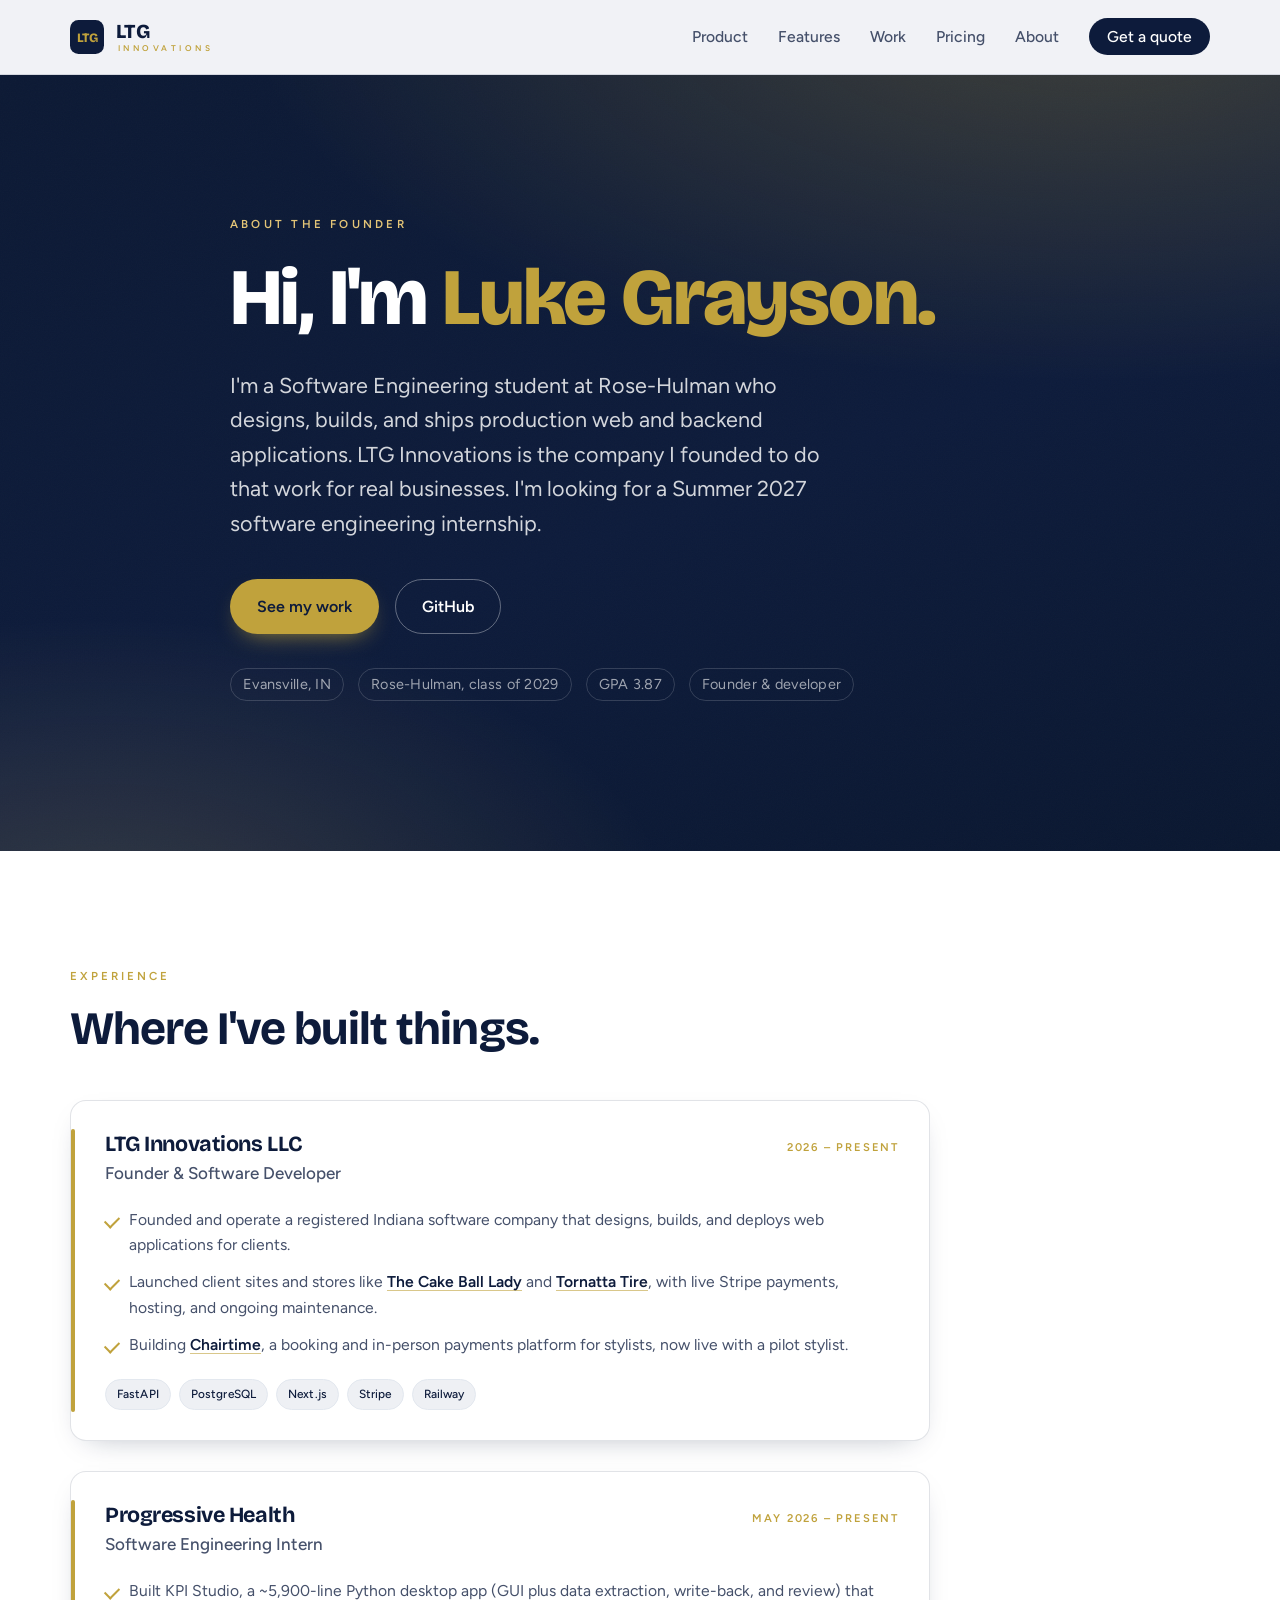
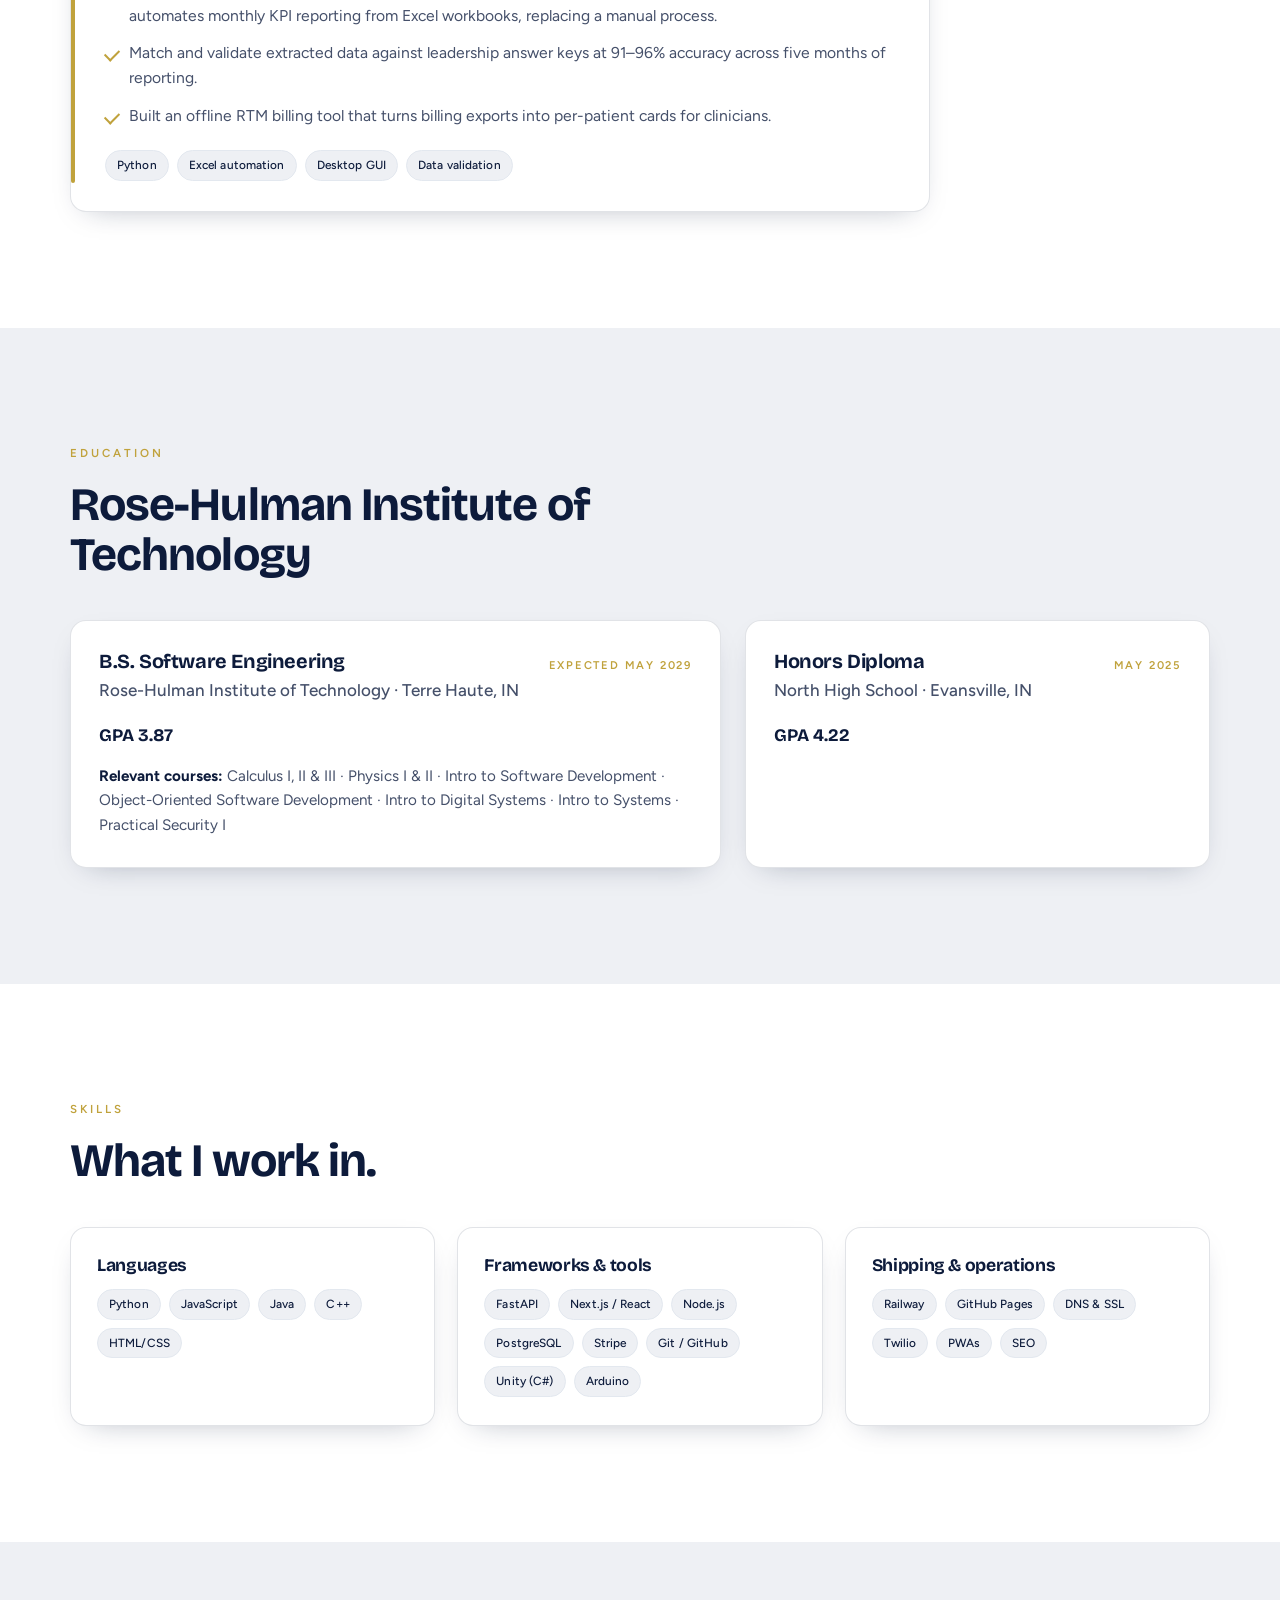
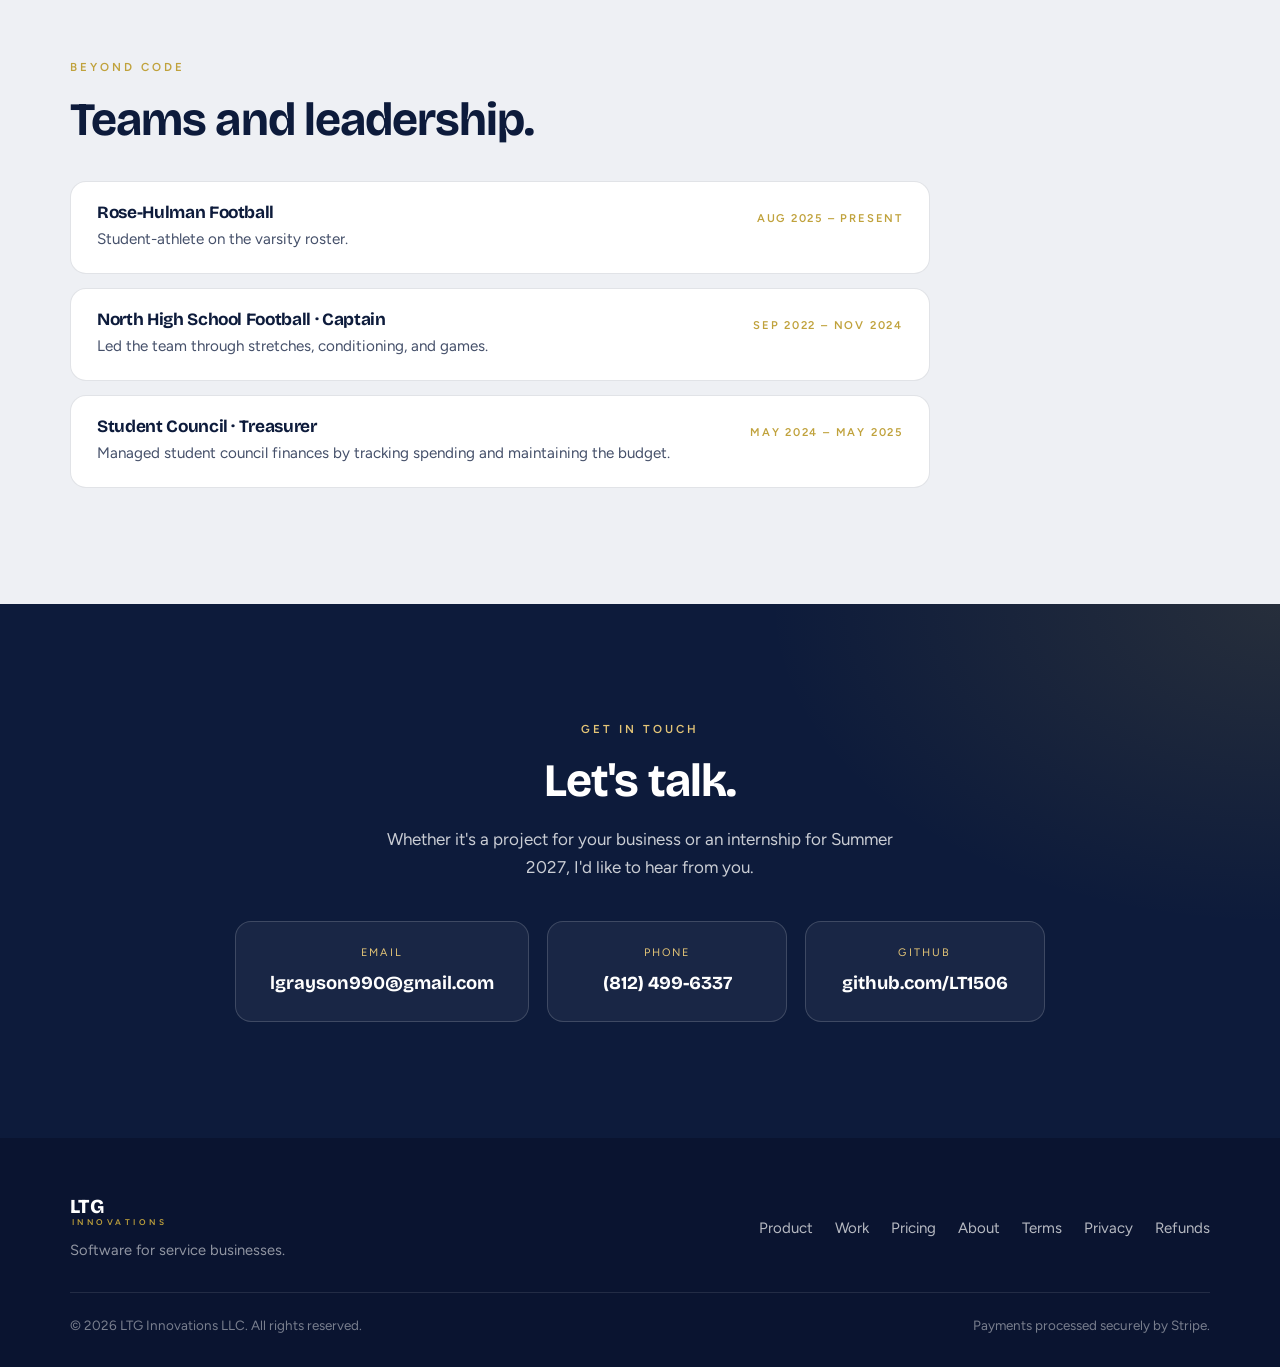
==== about.html @ 9ab19e41 "Add founder About page and expand Work to all experience - New about.html: intro, experience timelin" ====
<!DOCTYPE html>
<html lang="en">
<head>
  <meta charset="UTF-8" />
  <meta name="viewport" content="width=device-width, initial-scale=1.0" />
  <title>About Luke Grayson — LTG Innovations</title>
  <meta name="description" content="Luke Grayson is a Software Engineering student at Rose-Hulman and the founder of LTG Innovations. Experience, education, and skills." />

  <link rel="icon" type="image/svg+xml" href="favicon.svg" />
  <meta property="og:title" content="About Luke Grayson — LTG Innovations" />
  <meta property="og:description" content="Software Engineering student at Rose-Hulman, founder of LTG Innovations, and software engineering intern at Progressive Health." />
  <meta property="og:type" content="profile" />

  <link rel="preconnect" href="https://fonts.googleapis.com" />
  <link rel="preconnect" href="https://fonts.gstatic.com" crossorigin />
  <link href="https://fonts.googleapis.com/css2?family=Bricolage+Grotesque:opsz,wght@12..96,600;12..96,700;12..96,800&family=Figtree:wght@400;500;600&display=swap" rel="stylesheet" />

  <link rel="stylesheet" href="css/style.css" />
</head>
<body class="about-page">
  <a class="skip-link" href="#main">Skip to content</a>

  <header class="site-header" id="top">
    <div class="wrap header-inner">
      <a class="brand" href="index.html" aria-label="LTG Innovations home">
        <span class="brand-mark" aria-hidden="true">
          <svg viewBox="0 0 40 40" width="34" height="34"><rect width="40" height="40" rx="10" fill="#0D1B3B"/><text x="20" y="26" text-anchor="middle" font-family="'Bricolage Grotesque',sans-serif" font-weight="800" font-size="15" fill="#C0A23C">LTG</text></svg>
        </span>
        <span class="brand-word"><b>LTG</b><i>INNOVATIONS</i></span>
      </a>

      <nav class="nav" aria-label="Primary">
        <button class="nav-toggle" aria-expanded="false" aria-controls="nav-menu" aria-label="Open menu">
          <span></span><span></span><span></span>
        </button>
        <ul class="nav-menu" id="nav-menu">
          <li><a href="index.html#product">Product</a></li>
          <li><a href="index.html#features">Features</a></li>
          <li><a href="work.html">Work</a></li>
          <li><a href="index.html#pricing">Pricing</a></li>
          <li><a href="about.html" aria-current="page">About</a></li>
          <li><a class="nav-cta" href="index.html#contact">Get a quote</a></li>
        </ul>
      </nav>
    </div>
  </header>

  <main id="main">

    <!-- HERO -->
    <section class="hero about-hero">
      <div class="hero-grain" aria-hidden="true"></div>
      <div class="wrap hero-inner">
        <p class="eyebrow reveal">About the founder</p>
        <h1 class="hero-title reveal" style="--d:1">
          Hi, I'm <span class="accent">Luke Grayson.</span>
        </h1>
        <p class="hero-sub reveal" style="--d:2">
          I'm a Software Engineering student at Rose-Hulman who designs, builds,
          and ships production web and backend applications. LTG Innovations is
          the company I founded to do that work for real businesses. I'm looking
          for a Summer 2027 software engineering internship.
        </p>
        <div class="hero-actions reveal" style="--d:3">
          <a class="btn btn-gold" href="work.html">See my work</a>
          <a class="btn btn-ghost" href="https://github.com/LT1506" target="_blank" rel="noopener">GitHub</a>
        </div>
        <ul class="glance reveal" style="--d:4" aria-label="At a glance">
          <li>Evansville, IN</li>
          <li>Rose-Hulman, class of 2029</li>
          <li>GPA 3.87</li>
          <li>Founder &amp; developer</li>
        </ul>
      </div>
    </section>

    <!-- EXPERIENCE -->
    <section class="section" id="experience">
      <div class="wrap">
        <p class="kicker">Experience</p>
        <h2 class="section-title">Where I've built things.</h2>

        <ol class="timeline">
          <li class="tl-item">
            <div class="tl-head">
              <div>
                <h3>LTG Innovations LLC</h3>
                <p class="tl-role">Founder &amp; Software Developer</p>
              </div>
              <span class="tl-date">2026 – Present</span>
            </div>
            <ul class="tl-bullets">
              <li>Founded and operate a registered Indiana software company that designs, builds, and deploys web applications for clients.</li>
              <li>Launched client sites and stores like <a href="https://thecakeballlady.com" target="_blank" rel="noopener">The Cake Ball Lady</a> and <a href="https://www.tornattatires.com" target="_blank" rel="noopener">Tornatta Tire</a>, with live Stripe payments, hosting, and ongoing maintenance.</li>
              <li>Building <a href="index.html#product">Chairtime</a>, a booking and in-person payments platform for stylists, now live with a pilot stylist.</li>
            </ul>
            <div class="work-tags">
              <span class="work-tag">FastAPI</span>
              <span class="work-tag">PostgreSQL</span>
              <span class="work-tag">Next.js</span>
              <span class="work-tag">Stripe</span>
              <span class="work-tag">Railway</span>
            </div>
          </li>

          <li class="tl-item">
            <div class="tl-head">
              <div>
                <h3>Progressive Health</h3>
                <p class="tl-role">Software Engineering Intern</p>
              </div>
              <span class="tl-date">May 2026 – Present</span>
            </div>
            <ul class="tl-bullets">
              <li>Built KPI Studio, a ~5,900-line Python desktop app (GUI plus data extraction, write-back, and review) that automates monthly KPI reporting from Excel workbooks, replacing a manual process.</li>
              <li>Match and validate extracted data against leadership answer keys at 91–96% accuracy across five months of reporting.</li>
              <li>Built an offline RTM billing tool that turns billing exports into per-patient cards for clinicians.</li>
            </ul>
            <div class="work-tags">
              <span class="work-tag">Python</span>
              <span class="work-tag">Excel automation</span>
              <span class="work-tag">Desktop GUI</span>
              <span class="work-tag">Data validation</span>
            </div>
          </li>
        </ol>
      </div>
    </section>

    <!-- EDUCATION -->
    <section class="section section-mist" id="education">
      <div class="wrap">
        <p class="kicker">Education</p>
        <h2 class="section-title">Rose-Hulman Institute of Technology</h2>

        <div class="edu-grid">
          <article class="edu-card">
            <div class="tl-head">
              <div>
                <h3>B.S. Software Engineering</h3>
                <p class="tl-role">Rose-Hulman Institute of Technology · Terre Haute, IN</p>
              </div>
              <span class="tl-date">Expected May 2029</span>
            </div>
            <p class="edu-stat"><strong>GPA 3.87</strong></p>
            <p class="edu-courses"><strong>Relevant courses:</strong> Calculus I, II &amp; III · Physics I &amp; II · Intro to Software Development · Object-Oriented Software Development · Intro to Digital Systems · Intro to Systems · Practical Security I</p>
          </article>

          <article class="edu-card">
            <div class="tl-head">
              <div>
                <h3>Honors Diploma</h3>
                <p class="tl-role">North High School · Evansville, IN</p>
              </div>
              <span class="tl-date">May 2025</span>
            </div>
            <p class="edu-stat"><strong>GPA 4.22</strong></p>
          </article>
        </div>
      </div>
    </section>

    <!-- SKILLS -->
    <section class="section" id="skills">
      <div class="wrap">
        <p class="kicker">Skills</p>
        <h2 class="section-title">What I work in.</h2>

        <div class="skills-grid">
          <div class="skill-group">
            <h3>Languages</h3>
            <div class="work-tags">
              <span class="work-tag">Python</span>
              <span class="work-tag">JavaScript</span>
              <span class="work-tag">Java</span>
              <span class="work-tag">C++</span>
              <span class="work-tag">HTML/CSS</span>
            </div>
          </div>
          <div class="skill-group">
            <h3>Frameworks &amp; tools</h3>
            <div class="work-tags">
              <span class="work-tag">FastAPI</span>
              <span class="work-tag">Next.js / React</span>
              <span class="work-tag">Node.js</span>
              <span class="work-tag">PostgreSQL</span>
              <span class="work-tag">Stripe</span>
              <span class="work-tag">Git / GitHub</span>
              <span class="work-tag">Unity (C#)</span>
              <span class="work-tag">Arduino</span>
            </div>
          </div>
          <div class="skill-group">
            <h3>Shipping &amp; operations</h3>
            <div class="work-tags">
              <span class="work-tag">Railway</span>
              <span class="work-tag">GitHub Pages</span>
              <span class="work-tag">DNS &amp; SSL</span>
              <span class="work-tag">Twilio</span>
              <span class="work-tag">PWAs</span>
              <span class="work-tag">SEO</span>
            </div>
          </div>
        </div>
      </div>
    </section>

    <!-- BEYOND CODE -->
    <section class="section section-mist" id="beyond">
      <div class="wrap">
        <p class="kicker">Beyond code</p>
        <h2 class="section-title">Teams and leadership.</h2>
        <ul class="beyond-list">
          <li>
            <div>
              <h3>Rose-Hulman Football</h3>
              <p>Student-athlete on the varsity roster.</p>
            </div>
            <span class="tl-date">Aug 2025 – Present</span>
          </li>
          <li>
            <div>
              <h3>North High School Football · Captain</h3>
              <p>Led the team through stretches, conditioning, and games.</p>
            </div>
            <span class="tl-date">Sep 2022 – Nov 2024</span>
          </li>
          <li>
            <div>
              <h3>Student Council · Treasurer</h3>
              <p>Managed student council finances by tracking spending and maintaining the budget.</p>
            </div>
            <span class="tl-date">May 2024 – May 2025</span>
          </li>
        </ul>
      </div>
    </section>

    <!-- CONTACT -->
    <section class="section section-navy" id="contact">
      <div class="wrap contact-inner">
        <p class="kicker center gold">Get in touch</p>
        <h2 class="section-title center light">Let's talk.</h2>
        <p class="contact-lead">
          Whether it's a project for your business or an internship for Summer 2027, I'd like to hear from you.
        </p>
        <div class="contact-methods">
          <a class="contact-method" href="mailto:lgrayson990@gmail.com">
            <span class="cm-label">Email</span>
            <span class="cm-value">lgrayson990@gmail.com</span>
          </a>
          <a class="contact-method" href="tel:+18124996337">
            <span class="cm-label">Phone</span>
            <span class="cm-value">(812) 499-6337</span>
          </a>
          <a class="contact-method" href="https://github.com/LT1506" target="_blank" rel="noopener">
            <span class="cm-label">GitHub</span>
            <span class="cm-value">github.com/LT1506</span>
          </a>
        </div>
      </div>
    </section>

  </main>

  <footer class="site-footer">
    <div class="wrap footer-inner">
      <div class="footer-brand">
        <span class="brand-word footer-word"><b>LTG</b><i>INNOVATIONS</i></span>
        <p class="footer-tag">Software for service businesses.</p>
      </div>
      <nav class="footer-nav" aria-label="Footer">
        <a href="index.html#product">Product</a>
        <a href="work.html">Work</a>
        <a href="index.html#pricing">Pricing</a>
        <a href="about.html">About</a>
        <a href="terms.html">Terms</a>
        <a href="privacy.html">Privacy</a>
        <a href="refunds.html">Refunds</a>
      </nav>
    </div>
    <div class="wrap footer-legal">
      <p>&copy; <span id="year">2026</span> LTG Innovations LLC. All rights reserved.</p>
      <p>Payments processed securely by Stripe.</p>
    </div>
  </footer>

  <script src="js/main.js"></script>
</body>
</html>
---- css/style.css ----
/* =========================================================
   LTG Innovations — brand stylesheet
   Palette from the logo system:
   Deep Navy #0D1B3B · Signal Gold #C0A23C · Light Gold #E4C577 · Mist #EEF0F4
   Type: Bricolage Grotesque (display) + Figtree (body)
   ========================================================= */

:root {
  --navy: #0D1B3B;
  --navy-800: #101f42;
  --navy-700: #16294f;
  --gold: #C0A23C;
  --gold-light: #E4C577;
  --mist: #EEF0F4;
  --mist-deep: #e3e8ef;
  --white: #ffffff;
  --ink: #0D1B3B;
  --ink-soft: #45506a;
  --line: rgba(13, 27, 59, 0.12);

  --display: "Bricolage Grotesque", Georgia, serif;
  --body: "Figtree", -apple-system, BlinkMacSystemFont, sans-serif;

  --wrap: 1140px;
  --radius: 16px;
  --radius-lg: 24px;
  --shadow-soft: 0 18px 40px -24px rgba(13, 27, 59, 0.35);
  --shadow-card: 0 10px 30px -18px rgba(13, 27, 59, 0.4);
  --ease: cubic-bezier(0.22, 1, 0.36, 1);
}

* { box-sizing: border-box; }

html { scroll-behavior: smooth; -webkit-text-size-adjust: 100%; }

body {
  margin: 0;
  font-family: var(--body);
  color: var(--ink);
  background: var(--white);
  line-height: 1.6;
  font-size: 17px;
  -webkit-font-smoothing: antialiased;
  text-rendering: optimizeLegibility;
}

h1, h2, h3 { font-family: var(--display); font-weight: 700; line-height: 1.08; margin: 0; letter-spacing: -0.02em; }
p { margin: 0; }
a { color: inherit; text-decoration: none; }
ul, ol { margin: 0; padding: 0; list-style: none; }

.wrap { width: min(100% - 44px, var(--wrap)); margin-inline: auto; }

.skip-link {
  position: absolute; left: -999px; top: 8px; z-index: 200;
  background: var(--navy); color: #fff; padding: 10px 16px; border-radius: 8px;
}
.skip-link:focus { left: 12px; }

/* ---------- Brand wordmark (reproduces the logo lockup in type) ---------- */
.brand { display: inline-flex; align-items: center; gap: 12px; }
.brand-mark { display: inline-flex; line-height: 0; }
.brand-word { display: inline-flex; flex-direction: column; line-height: 1; }
.brand-word b {
  font-family: var(--display); font-weight: 800; font-size: 1.24rem;
  letter-spacing: 0.02em; color: var(--navy);
}
.brand-word i {
  font-style: normal; font-weight: 600; font-size: 0.52rem;
  letter-spacing: 0.42em; color: var(--gold); margin-top: 2px; margin-left: 2px;
}

/* ---------- Buttons ---------- */
.btn {
  display: inline-flex; align-items: center; justify-content: center;
  font-family: var(--body); font-weight: 600; font-size: 1rem;
  padding: 14px 26px; border-radius: 999px; cursor: pointer;
  border: 1.5px solid transparent; transition: transform .25s var(--ease), box-shadow .25s var(--ease), background .2s, color .2s;
}
.btn-gold { background: var(--gold); color: var(--navy); box-shadow: 0 10px 24px -12px rgba(192, 162, 60, 0.9); }
.btn-gold:hover { transform: translateY(-2px); box-shadow: 0 16px 30px -12px rgba(192, 162, 60, 0.95); background: var(--gold-light); }
.btn-ghost { border-color: rgba(255,255,255,0.35); color: #fff; }
.btn-ghost:hover { border-color: var(--gold-light); color: var(--gold-light); transform: translateY(-2px); }

/* ---------- Header ---------- */
.site-header {
  position: sticky; top: 0; z-index: 100;
  background: rgba(238, 240, 244, 0.82);
  backdrop-filter: saturate(140%) blur(12px);
  border-bottom: 1px solid var(--line);
}
.header-inner { display: flex; align-items: center; justify-content: space-between; height: 74px; }
.nav-menu { display: flex; align-items: center; gap: 30px; }
.nav-menu a { font-weight: 500; font-size: 0.98rem; color: var(--ink-soft); position: relative; padding: 4px 0; }
.nav-menu a:not(.nav-cta)::after {
  content: ""; position: absolute; left: 0; bottom: -2px; height: 2px; width: 0;
  background: var(--gold); transition: width .28s var(--ease);
}
.nav-menu a:not(.nav-cta):hover { color: var(--navy); }
.nav-menu a:not(.nav-cta):hover::after { width: 100%; }
.nav-cta { background: var(--navy); color: #fff !important; padding: 9px 18px !important; border-radius: 999px; }
.nav-cta:hover { background: var(--navy-700); }
.nav-toggle { display: none; }

/* ---------- Hero ---------- */
.hero {
  position: relative; overflow: hidden; color: #fff;
  background:
    radial-gradient(120% 90% at 85% -10%, rgba(192,162,60,0.28) 0%, rgba(192,162,60,0) 55%),
    radial-gradient(90% 80% at 8% 110%, rgba(228,197,119,0.18) 0%, rgba(228,197,119,0) 50%),
    linear-gradient(160deg, #0c1934 0%, var(--navy) 55%, #0a1730 100%);
}
.hero-grain {
  position: absolute; inset: 0; pointer-events: none; opacity: 0.5;
  background-image: url("data:image/svg+xml,%3Csvg xmlns='http://www.w3.org/2000/svg' width='140' height='140'%3E%3Cfilter id='n'%3E%3CfeTurbulence type='fractalNoise' baseFrequency='0.85' numOctaves='2' stitchTiles='stitch'/%3E%3C/filter%3E%3Crect width='100%25' height='100%25' filter='url(%23n)' opacity='0.045'/%3E%3C/svg%3E");
}
.hero-inner { position: relative; padding: clamp(70px, 12vw, 140px) 0 clamp(80px, 12vw, 150px); max-width: 900px; }
.eyebrow {
  text-transform: uppercase; letter-spacing: 0.28em; font-size: 0.72rem; font-weight: 600;
  color: var(--gold-light); margin-bottom: 22px;
}
.hero-title { font-size: clamp(2.6rem, 7vw, 5rem); font-weight: 800; }
.hero-title .accent { color: var(--gold); }
.hero-sub {
  margin-top: 26px; font-size: clamp(1.05rem, 2.2vw, 1.35rem);
  color: rgba(255,255,255,0.82); max-width: 620px;
}
.hero-actions { margin-top: 38px; display: flex; flex-wrap: wrap; gap: 16px; }
.hero-note { margin-top: 26px; font-size: 0.9rem; color: rgba(255,255,255,0.55); letter-spacing: 0.02em; }

/* ---------- Sections ---------- */
.section { padding: clamp(64px, 10vw, 116px) 0; }
.section-mist { background: var(--mist); }
.section-navy { background: var(--navy); color: #fff;
  background-image: radial-gradient(80% 120% at 100% 0%, rgba(192,162,60,0.14) 0%, rgba(192,162,60,0) 50%); }

.kicker {
  text-transform: uppercase; letter-spacing: 0.26em; font-size: 0.72rem; font-weight: 600;
  color: var(--gold); margin-bottom: 18px;
}
.kicker.center { text-align: center; }
.kicker.gold { color: var(--gold-light); }

.section-title { font-size: clamp(1.9rem, 4vw, 2.9rem); max-width: 760px; }
.section-title.center { text-align: center; margin-inline: auto; }
.section-title.light { color: #fff; }

/* Editorial band (What / About) */
.band { max-width: 860px; }
.band-title { font-size: clamp(1.7rem, 3.6vw, 2.6rem); margin-bottom: 24px; }
.band-lead { font-size: clamp(1.05rem, 1.6vw, 1.2rem); color: var(--ink-soft); max-width: 680px; }

/* Audience */
.audience-grid { display: grid; grid-template-columns: repeat(3, 1fr); gap: 22px; margin-top: 36px; }
.audience-card {
  background: #fff; border: 1px solid var(--line); border-radius: var(--radius);
  padding: 30px 26px; box-shadow: var(--shadow-card);
  transition: transform .3s var(--ease), box-shadow .3s var(--ease);
}
.audience-card:hover { transform: translateY(-4px); box-shadow: var(--shadow-soft); }
.audience-card h3 { font-size: 1.2rem; margin-bottom: 10px; }
.audience-card p { color: var(--ink-soft); font-size: 0.98rem; }

/* Features */
.feature-grid {
  display: grid; grid-template-columns: repeat(3, 1fr); gap: 22px; margin-top: 46px;
}
.feature {
  background: #fff; border: 1px solid var(--line); border-radius: var(--radius);
  padding: 32px 28px; transition: transform .3s var(--ease), box-shadow .3s var(--ease), border-color .3s;
}
.feature:hover { transform: translateY(-5px); box-shadow: var(--shadow-soft); border-color: rgba(192,162,60,0.5); }
.feature-icon {
  display: inline-flex; align-items: center; justify-content: center;
  width: 52px; height: 52px; border-radius: 14px; margin-bottom: 20px;
  background: var(--navy);
}
.feature-icon svg { width: 26px; height: 26px; fill: none; stroke: var(--gold); stroke-width: 1.7; stroke-linecap: round; stroke-linejoin: round; }
.feature h3 { font-size: 1.18rem; margin-bottom: 10px; }
.feature p { color: var(--ink-soft); font-size: 0.98rem; }

/* How it works */
.steps { display: grid; grid-template-columns: repeat(3, 1fr); gap: 30px; margin-top: 48px; counter-reset: step; }
.steps li { position: relative; padding-top: 12px; border-top: 2px solid rgba(255,255,255,0.14); }
.step-num { font-family: var(--display); font-weight: 800; font-size: 2.4rem; color: var(--gold); display: block; margin-bottom: 14px; }
.steps h3 { font-size: 1.25rem; margin-bottom: 10px; color: #fff; }
.steps p { color: rgba(255,255,255,0.72); font-size: 0.98rem; }

/* Pricing */
.price-card {
  max-width: 520px; margin: 44px auto 0; background: var(--navy); color: #fff;
  border-radius: var(--radius-lg); padding: 44px 40px; box-shadow: var(--shadow-soft);
  position: relative; overflow: hidden;
  background-image: radial-gradient(90% 120% at 100% 0%, rgba(192,162,60,0.22) 0%, rgba(192,162,60,0) 55%);
  border: 1px solid rgba(192,162,60,0.35);
}
.price-tag { text-transform: uppercase; letter-spacing: 0.22em; font-size: 0.72rem; font-weight: 600; color: var(--gold-light); }
.price-line { font-family: var(--display); margin-top: 14px; font-size: 1.1rem; color: rgba(255,255,255,0.75); display: flex; align-items: baseline; gap: 10px; }
.price-from { font-size: 0.95rem; font-family: var(--body); }
.price-line strong { font-size: 3.1rem; font-weight: 800; color: #fff; letter-spacing: -0.02em; }
.price-sub { color: rgba(255,255,255,0.7); margin-top: 4px; }
.price-list { margin: 28px 0; display: grid; gap: 14px; }
.price-list li { position: relative; padding-left: 30px; color: rgba(255,255,255,0.9); }
.price-list li::before {
  content: ""; position: absolute; left: 0; top: 7px; width: 16px; height: 9px;
  border-left: 2px solid var(--gold); border-bottom: 2px solid var(--gold);
  transform: rotate(-45deg);
}
.price-cta { width: 100%; }
.price-fine { margin-top: 18px; font-size: 0.86rem; color: rgba(255,255,255,0.6); text-align: center; }

/* Contact */
.contact-inner { text-align: center; }
.contact-lead { margin: 20px auto 0; color: rgba(255,255,255,0.78); max-width: 520px; }
.contact-methods { margin-top: 40px; display: flex; flex-wrap: wrap; gap: 18px; justify-content: center; }
.contact-method {
  background: rgba(255,255,255,0.05); border: 1px solid rgba(255,255,255,0.16);
  border-radius: var(--radius); padding: 22px 34px; min-width: 240px;
  transition: transform .28s var(--ease), border-color .28s, background .28s;
}
.contact-method:hover { transform: translateY(-3px); border-color: var(--gold); background: rgba(192,162,60,0.08); }
.cm-label { display: block; text-transform: uppercase; letter-spacing: 0.2em; font-size: 0.68rem; color: var(--gold-light); margin-bottom: 8px; }
.cm-value { font-family: var(--display); font-weight: 700; font-size: 1.15rem; color: #fff; }

/* ---------- Selected work / portfolio ---------- */
.work-lead { text-align: center; margin: 14px auto 0; color: var(--ink-soft); max-width: 620px; }

.work-grid {
  display: grid; grid-template-columns: repeat(3, 1fr); gap: 24px; margin-top: 46px;
}
.work-card {
  display: flex; flex-direction: column; overflow: hidden;
  background: #fff; border: 1px solid var(--line); border-radius: var(--radius);
  box-shadow: var(--shadow-card); color: var(--ink);
  transition: transform .3s var(--ease), box-shadow .3s var(--ease), border-color .3s;
}
.work-card:hover { transform: translateY(-5px); box-shadow: var(--shadow-soft); border-color: rgba(192,162,60,0.5); }

.work-thumb {
  position: relative; aspect-ratio: 16 / 10; background: var(--navy);
  border-bottom: 1px solid var(--line); overflow: hidden;
}
.work-thumb img { width: 100%; height: 100%; object-fit: cover; object-position: top center; display: block; }
.work-flag {
  position: absolute; top: 12px; left: 12px; z-index: 2;
  text-transform: uppercase; letter-spacing: 0.16em; font-size: 0.62rem; font-weight: 700;
  color: var(--navy); background: var(--gold); padding: 5px 10px; border-radius: 999px;
}

.work-body { padding: 26px 26px 28px; display: flex; flex-direction: column; flex: 1; }
.work-role { text-transform: uppercase; letter-spacing: 0.18em; font-size: 0.66rem; font-weight: 600; color: var(--gold); margin-bottom: 10px; }
.work-name { font-size: 1.3rem; margin-bottom: 10px; }
.work-blurb { color: var(--ink-soft); font-size: 0.97rem; }

.work-tags { display: flex; flex-wrap: wrap; gap: 8px; margin-top: 18px; }
.work-tag {
  font-size: 0.74rem; font-weight: 500; letter-spacing: 0.01em; color: var(--navy);
  background: var(--mist); border: 1px solid var(--mist-deep); padding: 5px 11px; border-radius: 999px;
}

.work-link {
  margin-top: 22px; align-self: flex-start; display: inline-flex; align-items: center; gap: 7px;
  font-weight: 600; font-size: 0.94rem; color: var(--navy);
}
.work-link svg { width: 15px; height: 15px; fill: none; stroke: currentColor; stroke-width: 2; stroke-linecap: round; stroke-linejoin: round; transition: transform .25s var(--ease); }
.work-card:hover .work-link { color: var(--gold); }
.work-card:hover .work-link svg { transform: translate(2px, -2px); }

.work-cta { text-align: center; margin-top: 44px; }

/* Larger detail cards on the Work page */
.work-page .work-grid { gap: 30px; }
.work-page .work-name { font-size: 1.45rem; }
.work-page .work-blurb { font-size: 1rem; }

@media (max-width: 860px) {
  .work-grid { grid-template-columns: 1fr; }
}

/* ---------- Footer ---------- */
.site-footer { background: #0a1430; color: rgba(255,255,255,0.7); padding: 56px 0 30px; }
.footer-inner { display: flex; justify-content: space-between; gap: 30px; flex-wrap: wrap; padding-bottom: 30px; border-bottom: 1px solid rgba(255,255,255,0.1); }
.footer-word b { color: #fff; }
.footer-word i { color: var(--gold); }
.footer-tag { margin-top: 12px; font-size: 0.92rem; color: rgba(255,255,255,0.55); }
.footer-nav { display: flex; flex-wrap: wrap; gap: 22px; align-items: center; }
.footer-nav a { font-size: 0.94rem; transition: color .2s; }
.footer-nav a:hover { color: var(--gold-light); }
.footer-legal { display: flex; justify-content: space-between; gap: 16px; flex-wrap: wrap; margin-top: 22px; font-size: 0.84rem; color: rgba(255,255,255,0.45); }

/* ---------- Load reveal animation ---------- */
.reveal { opacity: 0; transform: translateY(18px); animation: rise .8s var(--ease) forwards; animation-delay: calc(var(--d, 0) * 110ms); }
@keyframes rise { to { opacity: 1; transform: none; } }

/* ---------- Responsive ---------- */
@media (max-width: 860px) {
  .audience-grid, .feature-grid, .steps { grid-template-columns: 1fr; }
  .nav-toggle {
    display: inline-flex; flex-direction: column; justify-content: center; gap: 5px;
    width: 44px; height: 44px; background: none; border: 0; cursor: pointer; z-index: 120;
  }
  .nav-toggle span { display: block; height: 2.5px; width: 24px; background: var(--navy); border-radius: 2px; transition: transform .3s var(--ease), opacity .2s; }
  .nav-toggle[aria-expanded="true"] span:nth-child(1) { transform: translateY(7.5px) rotate(45deg); }
  .nav-toggle[aria-expanded="true"] span:nth-child(2) { opacity: 0; }
  .nav-toggle[aria-expanded="true"] span:nth-child(3) { transform: translateY(-7.5px) rotate(-45deg); }
  .nav-menu {
    position: fixed; inset: 0 0 0 auto; width: min(78vw, 320px);
    flex-direction: column; align-items: flex-start; justify-content: center; gap: 26px;
    background: var(--mist); padding: 40px; box-shadow: -20px 0 50px -30px rgba(13,27,59,0.5);
    transform: translateX(100%); transition: transform .35s var(--ease);
  }
  .nav-menu.open { transform: translateX(0); }
  .nav-menu a { font-size: 1.15rem; }
  .footer-legal { flex-direction: column; gap: 6px; }
}

@media (prefers-reduced-motion: reduce) {
  html { scroll-behavior: auto; }
  .reveal { animation: none; opacity: 1; transform: none; }
  .btn, .feature, .audience-card, .contact-method { transition: none; }
}

/* ---------- Legal pages ---------- */
.legal-hero {
  background: linear-gradient(160deg, #0c1934 0%, var(--navy) 60%, #0a1730 100%);
  color: #fff; padding: clamp(56px, 9vw, 96px) 0 clamp(40px, 6vw, 60px);
}
.legal-hero .kicker { color: var(--gold-light); }
.legal-hero h1 { font-size: clamp(2rem, 5vw, 3.2rem); }
.legal-hero .updated { margin-top: 16px; color: rgba(255,255,255,0.6); font-size: 0.9rem; }
.legal-body { padding: clamp(48px, 8vw, 80px) 0 clamp(60px, 9vw, 96px); }
.legal-body .wrap { max-width: 780px; }
.legal-body h2 { font-size: 1.4rem; margin: 40px 0 12px; color: var(--navy); }
.legal-body h2:first-child { margin-top: 0; }
.legal-body p, .legal-body li { color: var(--ink-soft); margin-bottom: 14px; }
.legal-body ul { list-style: disc; padding-left: 22px; margin-bottom: 14px; }
.legal-body li { margin-bottom: 8px; }
.legal-body a { color: var(--gold); text-decoration: underline; text-underline-offset: 3px; }
.legal-body strong { color: var(--navy); }
.legal-note {
  background: var(--mist); border-left: 3px solid var(--gold); border-radius: 8px;
  padding: 16px 20px; margin: 30px 0; font-size: 0.94rem;
}
.back-home { display: inline-flex; align-items: center; gap: 8px; margin-top: 40px; font-weight: 600; color: var(--navy); }
.back-home:hover { color: var(--gold); }

/* ---------- About page ---------- */
.about-hero .hero-inner { max-width: 820px; }
.glance { margin-top: 34px; display: flex; flex-wrap: wrap; gap: 10px 14px; font-size: 0.9rem; color: rgba(255,255,255,0.6); letter-spacing: 0.02em; }
.glance li { padding: 4px 12px; border: 1px solid rgba(255,255,255,0.16); border-radius: 999px; }

.timeline { margin-top: 46px; display: grid; gap: 30px; max-width: 860px; }
.tl-item {
  position: relative; padding: 32px 30px 30px 34px;
  background: #fff; border: 1px solid var(--line); border-radius: var(--radius); box-shadow: var(--shadow-card);
}
.tl-item::before { content: ""; position: absolute; left: 0; top: 28px; bottom: 28px; width: 4px; border-radius: 2px; background: var(--gold); }
.tl-head { display: flex; justify-content: space-between; align-items: flex-start; gap: 18px; flex-wrap: wrap; }
.tl-head h3 { font-size: 1.35rem; }
.tl-role { color: var(--ink-soft); margin-top: 4px; font-weight: 500; }
.tl-date { text-transform: uppercase; letter-spacing: 0.16em; font-size: 0.7rem; font-weight: 600; color: var(--gold); white-space: nowrap; padding-top: 6px; }
.tl-bullets { margin-top: 20px; display: grid; gap: 12px; }
.tl-bullets li { position: relative; padding-left: 24px; color: var(--ink-soft); font-size: 0.98rem; }
.tl-bullets li::before {
  content: ""; position: absolute; left: 0; top: 9px; width: 12px; height: 7px;
  border-left: 2px solid var(--gold); border-bottom: 2px solid var(--gold); transform: rotate(-45deg);
}
.tl-bullets a { color: var(--navy); font-weight: 600; text-decoration: underline; text-underline-offset: 3px; text-decoration-color: rgba(192,162,60,0.6); }
.tl-bullets a:hover { color: var(--gold); }
.tl-item .work-tags { margin-top: 22px; }

.edu-grid { margin-top: 40px; display: grid; grid-template-columns: 1.4fr 1fr; gap: 24px; }
.edu-card { background: #fff; border: 1px solid var(--line); border-radius: var(--radius); padding: 30px 28px; box-shadow: var(--shadow-card); }
.edu-card h3 { font-size: 1.25rem; }
.edu-stat { margin-top: 18px; font-family: var(--display); font-size: 1.1rem; color: var(--navy); }
.edu-courses { margin-top: 14px; color: var(--ink-soft); font-size: 0.95rem; }
.edu-courses strong { color: var(--navy); }

.skills-grid { margin-top: 40px; display: grid; grid-template-columns: repeat(3, 1fr); gap: 22px; }
.skill-group { background: #fff; border: 1px solid var(--line); border-radius: var(--radius); padding: 28px 26px; box-shadow: var(--shadow-card); }
.skill-group h3 { font-size: 1.1rem; margin-bottom: 4px; }
.skill-group .work-tags { margin-top: 14px; }

.beyond-list { margin-top: 36px; display: grid; gap: 14px; max-width: 860px; }
.beyond-list li {
  display: flex; justify-content: space-between; align-items: flex-start; gap: 18px; flex-wrap: wrap;
  background: #fff; border: 1px solid var(--line); border-radius: var(--radius); padding: 22px 26px;
}
.beyond-list h3 { font-size: 1.08rem; }
.beyond-list p { color: var(--ink-soft); font-size: 0.95rem; margin-top: 4px; }

/* Non-link work cards (internal tools that aren't public) */
.work-card.is-static { cursor: default; }
.work-card.is-static:hover { transform: none; box-shadow: var(--shadow-card); border-color: var(--line); }
.work-note { margin-top: 22px; font-size: 0.86rem; color: var(--ink-soft); font-style: italic; }

/* Founder link in the landing-page About band */
.band-link { display: inline-flex; align-items: center; gap: 8px; margin-top: 26px; font-weight: 600; color: var(--navy); }
.band-link svg { width: 16px; height: 16px; fill: none; stroke: currentColor; stroke-width: 2; stroke-linecap: round; stroke-linejoin: round; transition: transform .25s var(--ease); }
.band-link:hover { color: var(--gold); }
.band-link:hover svg { transform: translateX(3px); }

@media (max-width: 860px) {
  .edu-grid, .skills-grid { grid-template-columns: 1fr; }
  .tl-item { padding: 26px 22px 24px 26px; }
}
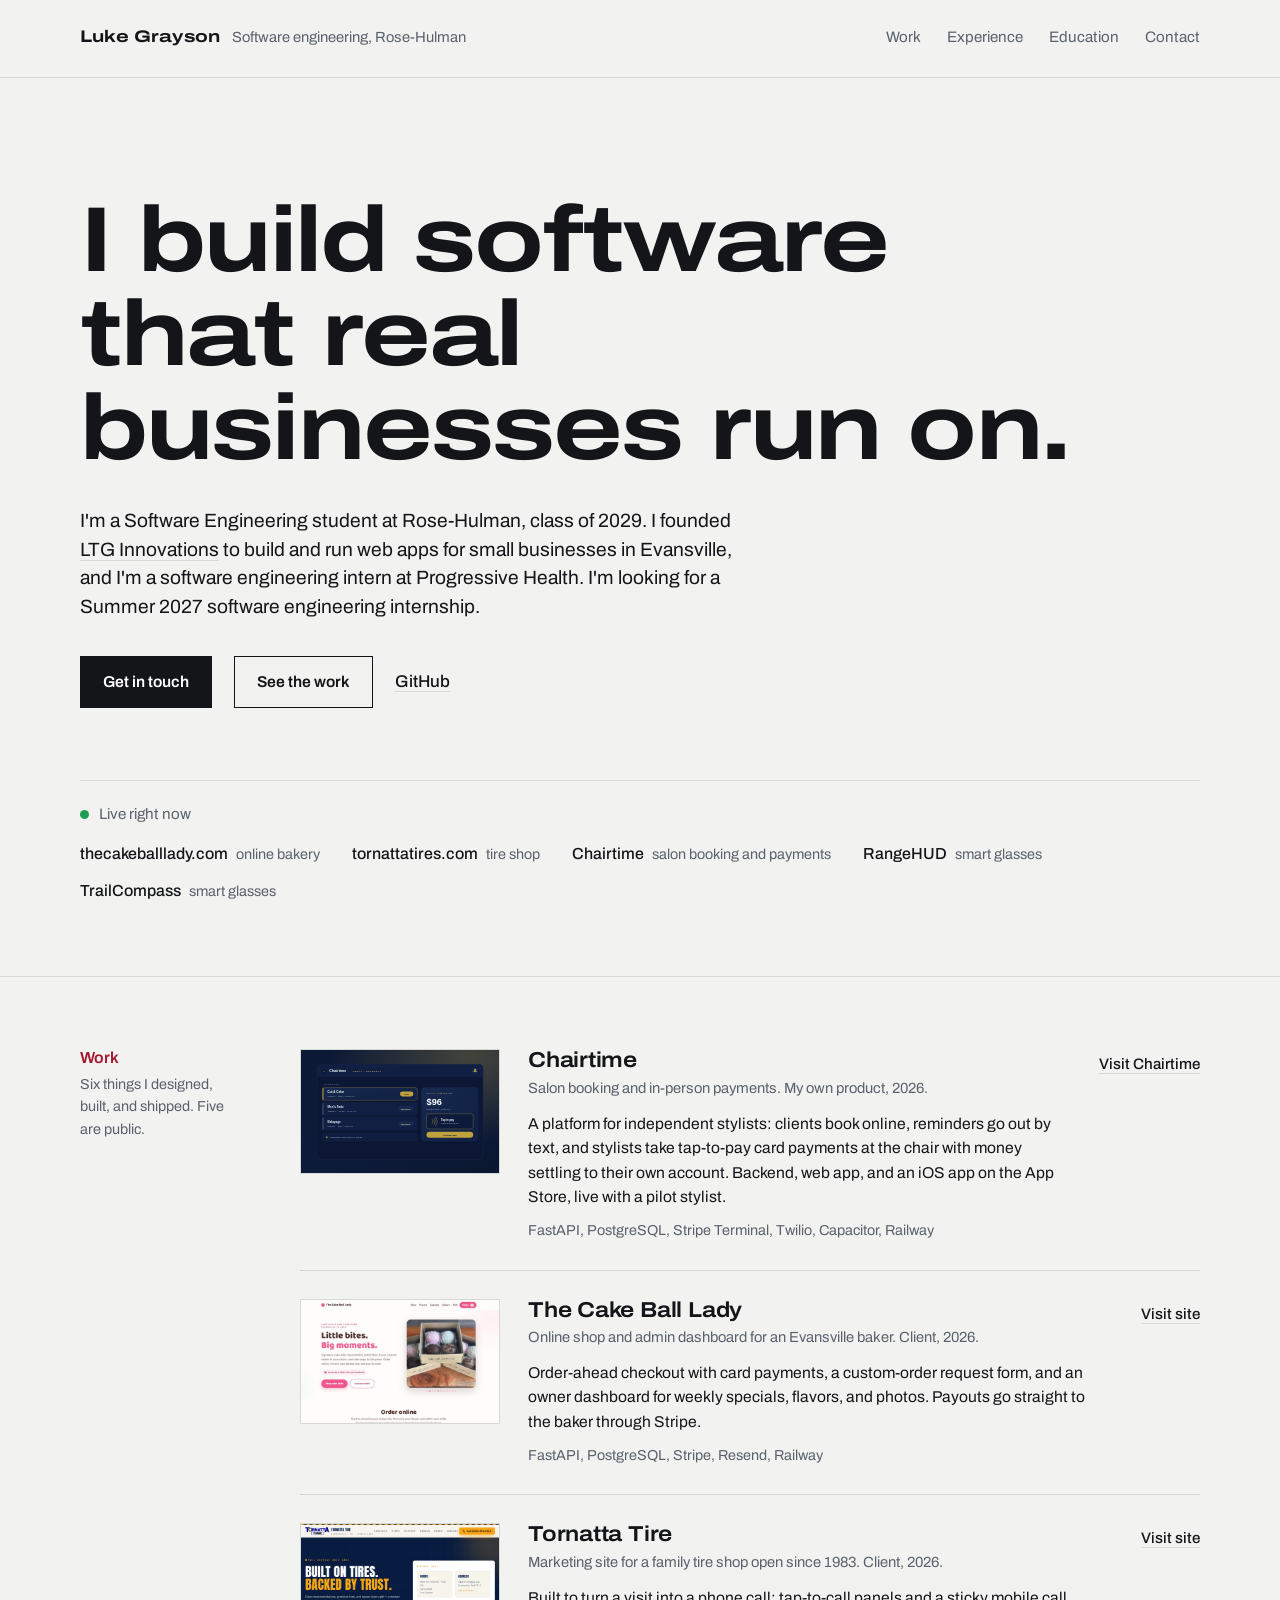
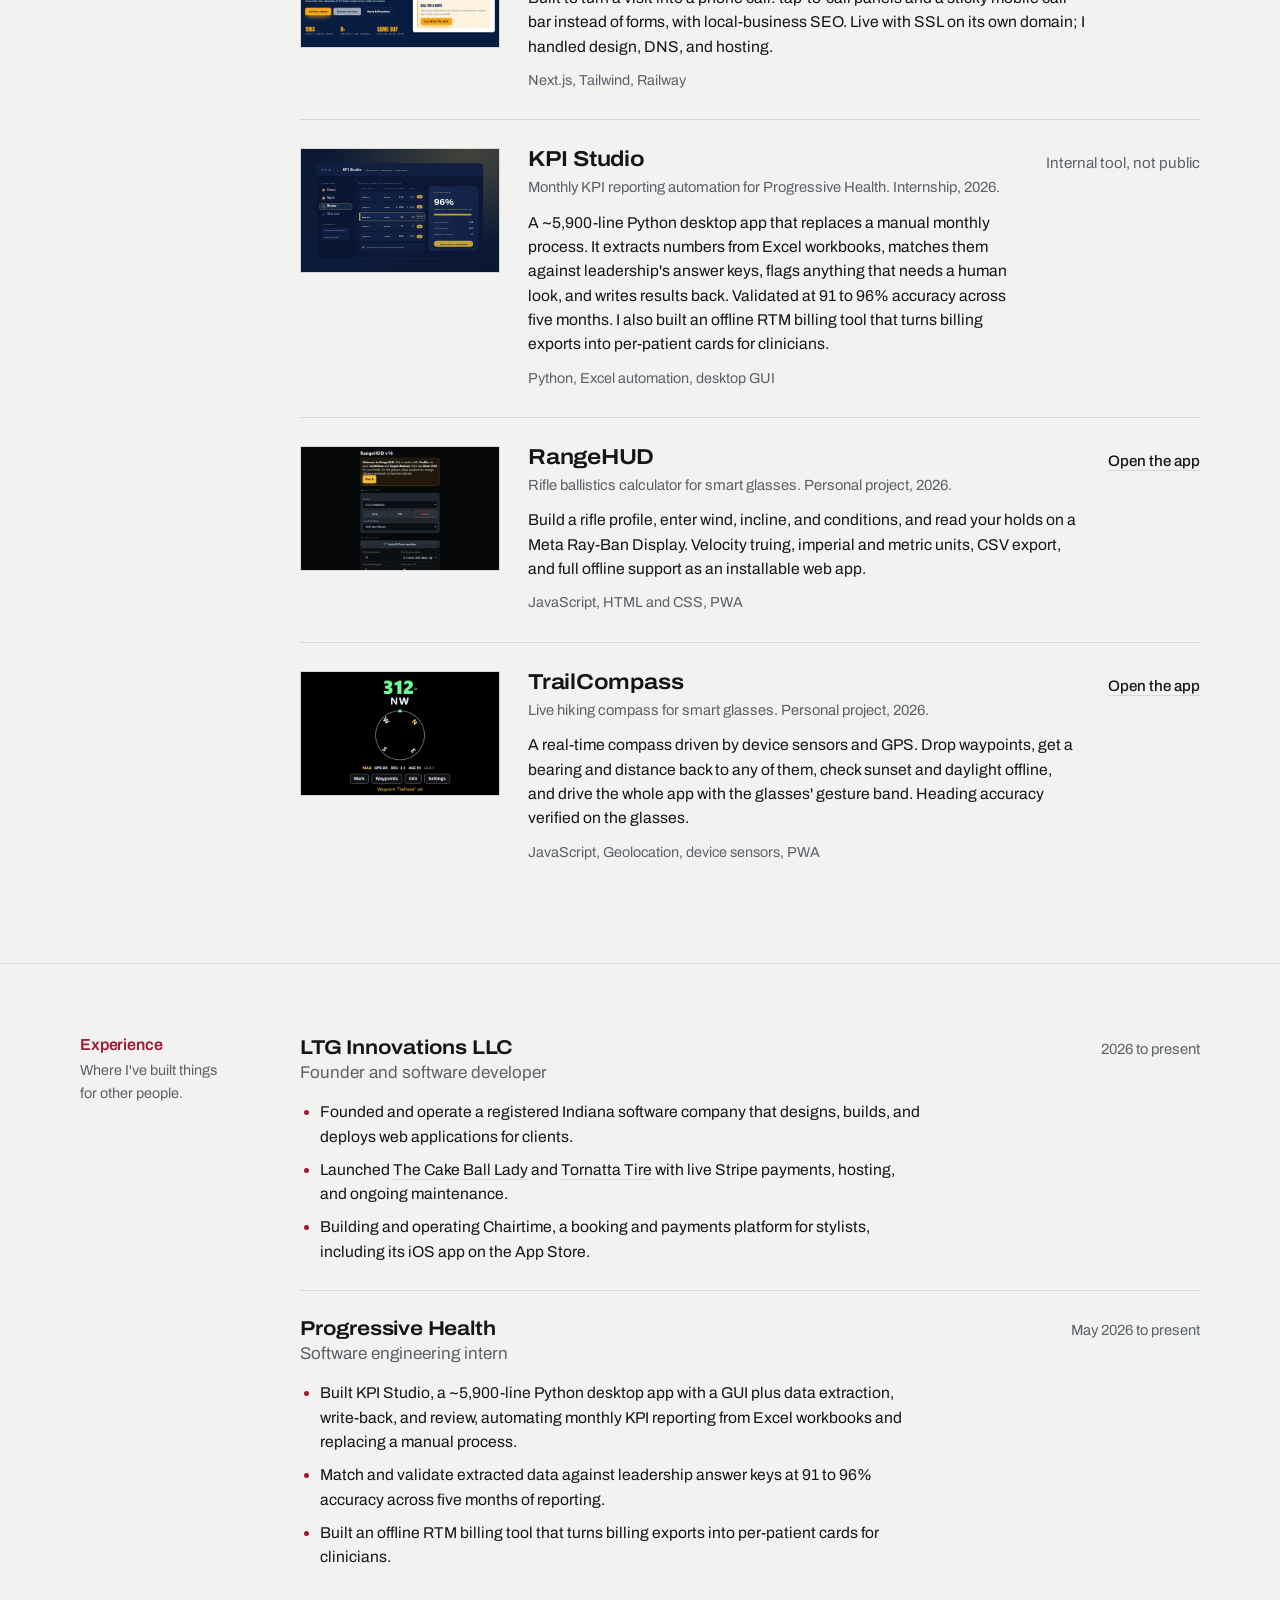
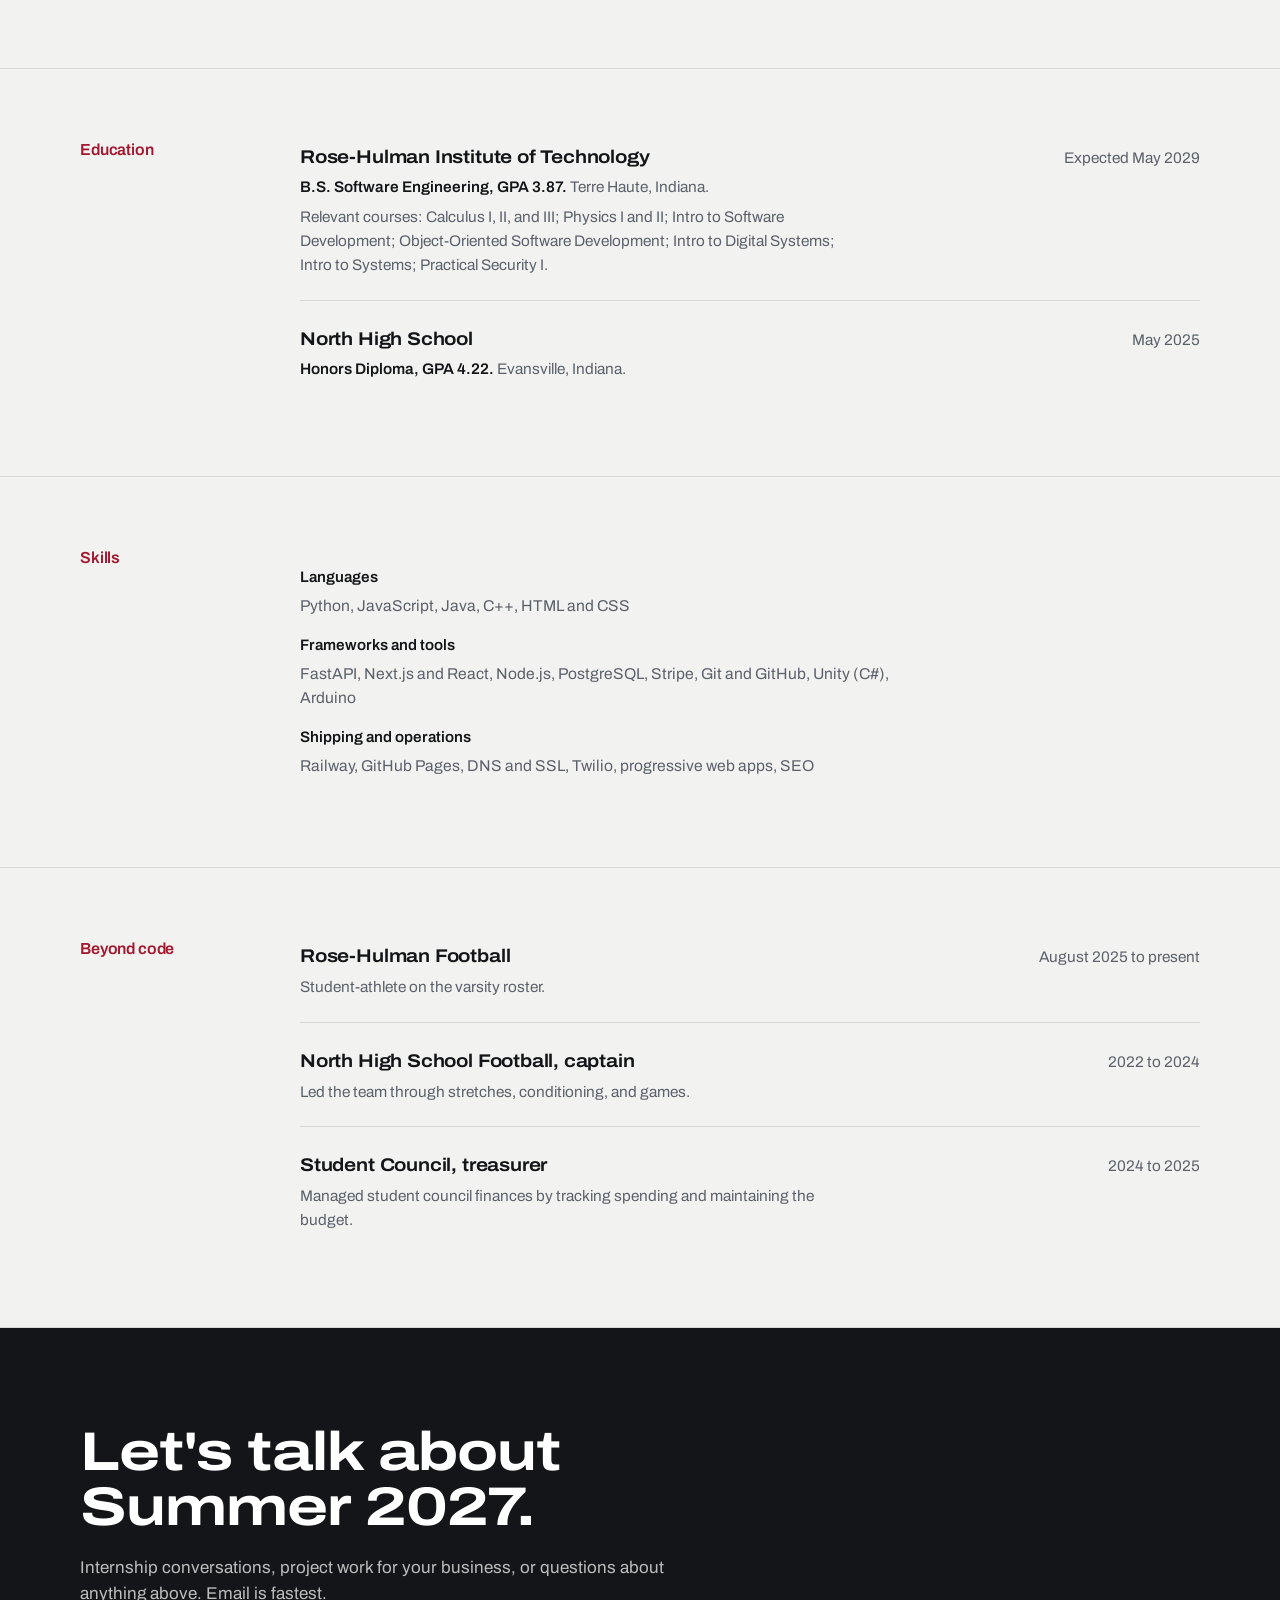
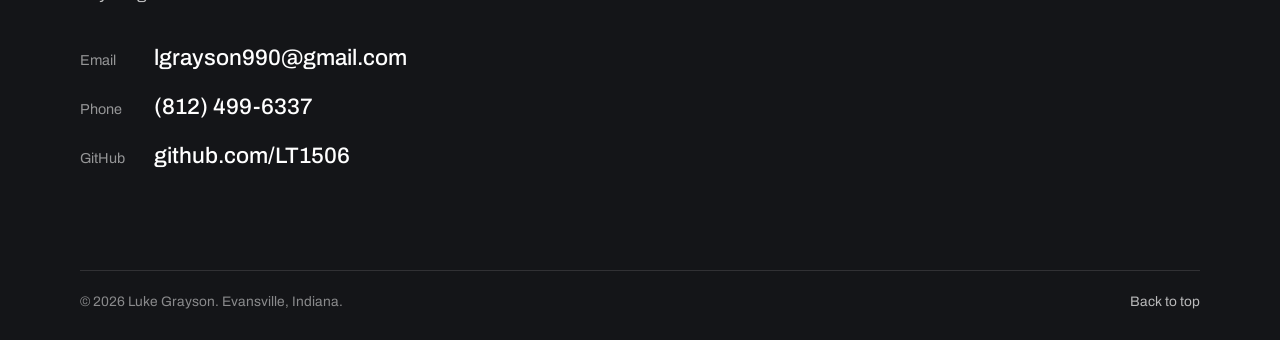
==== commit 911bb870: "Turn the site into Luke Grayson's portfolio - index.html is now the whole portfolio: wide-type hero," ====
--- a/about.html
+++ b/about.html
@@ -2,289 +2,11 @@
 <html lang="en">
 <head>
   <meta charset="UTF-8" />
-  <meta name="viewport" content="width=device-width, initial-scale=1.0" />
-  <title>About Luke Grayson — LTG Innovations</title>
-  <meta name="description" content="Luke Grayson is a Software Engineering student at Rose-Hulman and the founder of LTG Innovations. Experience, education, and skills." />
-
-  <link rel="icon" type="image/svg+xml" href="favicon.svg" />
-  <meta property="og:title" content="About Luke Grayson — LTG Innovations" />
-  <meta property="og:description" content="Software Engineering student at Rose-Hulman, founder of LTG Innovations, and software engineering intern at Progressive Health." />
-  <meta property="og:type" content="profile" />
-
-  <link rel="preconnect" href="https://fonts.googleapis.com" />
-  <link rel="preconnect" href="https://fonts.gstatic.com" crossorigin />
-  <link href="https://fonts.googleapis.com/css2?family=Bricolage+Grotesque:opsz,wght@12..96,600;12..96,700;12..96,800&family=Figtree:wght@400;500;600&display=swap" rel="stylesheet" />
-
-  <link rel="stylesheet" href="css/style.css" />
+  <title>Luke Grayson</title>
+  <meta http-equiv="refresh" content="0; url=index.html#experience" />
+  <link rel="canonical" href="https://lt1506.github.io/ltginnovations/#experience" />
 </head>
-<body class="about-page">
-  <a class="skip-link" href="#main">Skip to content</a>
-
-  <header class="site-header" id="top">
-    <div class="wrap header-inner">
-      <a class="brand" href="index.html" aria-label="LTG Innovations home">
-        <span class="brand-mark" aria-hidden="true">
-          <svg viewBox="0 0 40 40" width="34" height="34"><rect width="40" height="40" rx="10" fill="#0D1B3B"/><text x="20" y="26" text-anchor="middle" font-family="'Bricolage Grotesque',sans-serif" font-weight="800" font-size="15" fill="#C0A23C">LTG</text></svg>
-        </span>
-        <span class="brand-word"><b>LTG</b><i>INNOVATIONS</i></span>
-      </a>
-
-      <nav class="nav" aria-label="Primary">
-        <button class="nav-toggle" aria-expanded="false" aria-controls="nav-menu" aria-label="Open menu">
-          <span></span><span></span><span></span>
-        </button>
-        <ul class="nav-menu" id="nav-menu">
-          <li><a href="index.html#product">Product</a></li>
-          <li><a href="index.html#features">Features</a></li>
-          <li><a href="work.html">Work</a></li>
-          <li><a href="index.html#pricing">Pricing</a></li>
-          <li><a href="about.html" aria-current="page">About</a></li>
-          <li><a class="nav-cta" href="index.html#contact">Get a quote</a></li>
-        </ul>
-      </nav>
-    </div>
-  </header>
-
-  <main id="main">
-
-    <!-- HERO -->
-    <section class="hero about-hero">
-      <div class="hero-grain" aria-hidden="true"></div>
-      <div class="wrap hero-inner">
-        <p class="eyebrow reveal">About the founder</p>
-        <h1 class="hero-title reveal" style="--d:1">
-          Hi, I'm <span class="accent">Luke Grayson.</span>
-        </h1>
-        <p class="hero-sub reveal" style="--d:2">
-          I'm a Software Engineering student at Rose-Hulman who designs, builds,
-          and ships production web and backend applications. LTG Innovations is
-          the company I founded to do that work for real businesses. I'm looking
-          for a Summer 2027 software engineering internship.
-        </p>
-        <div class="hero-actions reveal" style="--d:3">
-          <a class="btn btn-gold" href="work.html">See my work</a>
-          <a class="btn btn-ghost" href="https://github.com/LT1506" target="_blank" rel="noopener">GitHub</a>
-        </div>
-        <ul class="glance reveal" style="--d:4" aria-label="At a glance">
-          <li>Evansville, IN</li>
-          <li>Rose-Hulman, class of 2029</li>
-          <li>GPA 3.87</li>
-          <li>Founder &amp; developer</li>
-        </ul>
-      </div>
-    </section>
-
-    <!-- EXPERIENCE -->
-    <section class="section" id="experience">
-      <div class="wrap">
-        <p class="kicker">Experience</p>
-        <h2 class="section-title">Where I've built things.</h2>
-
-        <ol class="timeline">
-          <li class="tl-item">
-            <div class="tl-head">
-              <div>
-                <h3>LTG Innovations LLC</h3>
-                <p class="tl-role">Founder &amp; Software Developer</p>
-              </div>
-              <span class="tl-date">2026 – Present</span>
-            </div>
-            <ul class="tl-bullets">
-              <li>Founded and operate a registered Indiana software company that designs, builds, and deploys web applications for clients.</li>
-              <li>Launched client sites and stores like <a href="https://thecakeballlady.com" target="_blank" rel="noopener">The Cake Ball Lady</a> and <a href="https://www.tornattatires.com" target="_blank" rel="noopener">Tornatta Tire</a>, with live Stripe payments, hosting, and ongoing maintenance.</li>
-              <li>Building <a href="index.html#product">Chairtime</a>, a booking and in-person payments platform for stylists, now live with a pilot stylist.</li>
-            </ul>
-            <div class="work-tags">
-              <span class="work-tag">FastAPI</span>
-              <span class="work-tag">PostgreSQL</span>
-              <span class="work-tag">Next.js</span>
-              <span class="work-tag">Stripe</span>
-              <span class="work-tag">Railway</span>
-            </div>
-          </li>
-
-          <li class="tl-item">
-            <div class="tl-head">
-              <div>
-                <h3>Progressive Health</h3>
-                <p class="tl-role">Software Engineering Intern</p>
-              </div>
-              <span class="tl-date">May 2026 – Present</span>
-            </div>
-            <ul class="tl-bullets">
-              <li>Built KPI Studio, a ~5,900-line Python desktop app (GUI plus data extraction, write-back, and review) that automates monthly KPI reporting from Excel workbooks, replacing a manual process.</li>
-              <li>Match and validate extracted data against leadership answer keys at 91–96% accuracy across five months of reporting.</li>
-              <li>Built an offline RTM billing tool that turns billing exports into per-patient cards for clinicians.</li>
-            </ul>
-            <div class="work-tags">
-              <span class="work-tag">Python</span>
-              <span class="work-tag">Excel automation</span>
-              <span class="work-tag">Desktop GUI</span>
-              <span class="work-tag">Data validation</span>
-            </div>
-          </li>
-        </ol>
-      </div>
-    </section>
-
-    <!-- EDUCATION -->
-    <section class="section section-mist" id="education">
-      <div class="wrap">
-        <p class="kicker">Education</p>
-        <h2 class="section-title">Rose-Hulman Institute of Technology</h2>
-
-        <div class="edu-grid">
-          <article class="edu-card">
-            <div class="tl-head">
-              <div>
-                <h3>B.S. Software Engineering</h3>
-                <p class="tl-role">Rose-Hulman Institute of Technology · Terre Haute, IN</p>
-              </div>
-              <span class="tl-date">Expected May 2029</span>
-            </div>
-            <p class="edu-stat"><strong>GPA 3.87</strong></p>
-            <p class="edu-courses"><strong>Relevant courses:</strong> Calculus I, II &amp; III · Physics I &amp; II · Intro to Software Development · Object-Oriented Software Development · Intro to Digital Systems · Intro to Systems · Practical Security I</p>
-          </article>
-
-          <article class="edu-card">
-            <div class="tl-head">
-              <div>
-                <h3>Honors Diploma</h3>
-                <p class="tl-role">North High School · Evansville, IN</p>
-              </div>
-              <span class="tl-date">May 2025</span>
-            </div>
-            <p class="edu-stat"><strong>GPA 4.22</strong></p>
-          </article>
-        </div>
-      </div>
-    </section>
-
-    <!-- SKILLS -->
-    <section class="section" id="skills">
-      <div class="wrap">
-        <p class="kicker">Skills</p>
-        <h2 class="section-title">What I work in.</h2>
-
-        <div class="skills-grid">
-          <div class="skill-group">
-            <h3>Languages</h3>
-            <div class="work-tags">
-              <span class="work-tag">Python</span>
-              <span class="work-tag">JavaScript</span>
-              <span class="work-tag">Java</span>
-              <span class="work-tag">C++</span>
-              <span class="work-tag">HTML/CSS</span>
-            </div>
-          </div>
-          <div class="skill-group">
-            <h3>Frameworks &amp; tools</h3>
-            <div class="work-tags">
-              <span class="work-tag">FastAPI</span>
-              <span class="work-tag">Next.js / React</span>
-              <span class="work-tag">Node.js</span>
-              <span class="work-tag">PostgreSQL</span>
-              <span class="work-tag">Stripe</span>
-              <span class="work-tag">Git / GitHub</span>
-              <span class="work-tag">Unity (C#)</span>
-              <span class="work-tag">Arduino</span>
-            </div>
-          </div>
-          <div class="skill-group">
-            <h3>Shipping &amp; operations</h3>
-            <div class="work-tags">
-              <span class="work-tag">Railway</span>
-              <span class="work-tag">GitHub Pages</span>
-              <span class="work-tag">DNS &amp; SSL</span>
-              <span class="work-tag">Twilio</span>
-              <span class="work-tag">PWAs</span>
-              <span class="work-tag">SEO</span>
-            </div>
-          </div>
-        </div>
-      </div>
-    </section>
-
-    <!-- BEYOND CODE -->
-    <section class="section section-mist" id="beyond">
-      <div class="wrap">
-        <p class="kicker">Beyond code</p>
-        <h2 class="section-title">Teams and leadership.</h2>
-        <ul class="beyond-list">
-          <li>
-            <div>
-              <h3>Rose-Hulman Football</h3>
-              <p>Student-athlete on the varsity roster.</p>
-            </div>
-            <span class="tl-date">Aug 2025 – Present</span>
-          </li>
-          <li>
-            <div>
-              <h3>North High School Football · Captain</h3>
-              <p>Led the team through stretches, conditioning, and games.</p>
-            </div>
-            <span class="tl-date">Sep 2022 – Nov 2024</span>
-          </li>
-          <li>
-            <div>
-              <h3>Student Council · Treasurer</h3>
-              <p>Managed student council finances by tracking spending and maintaining the budget.</p>
-            </div>
-            <span class="tl-date">May 2024 – May 2025</span>
-          </li>
-        </ul>
-      </div>
-    </section>
-
-    <!-- CONTACT -->
-    <section class="section section-navy" id="contact">
-      <div class="wrap contact-inner">
-        <p class="kicker center gold">Get in touch</p>
-        <h2 class="section-title center light">Let's talk.</h2>
-        <p class="contact-lead">
-          Whether it's a project for your business or an internship for Summer 2027, I'd like to hear from you.
-        </p>
-        <div class="contact-methods">
-          <a class="contact-method" href="mailto:lgrayson990@gmail.com">
-            <span class="cm-label">Email</span>
-            <span class="cm-value">lgrayson990@gmail.com</span>
-          </a>
-          <a class="contact-method" href="tel:+18124996337">
-            <span class="cm-label">Phone</span>
-            <span class="cm-value">(812) 499-6337</span>
-          </a>
-          <a class="contact-method" href="https://github.com/LT1506" target="_blank" rel="noopener">
-            <span class="cm-label">GitHub</span>
-            <span class="cm-value">github.com/LT1506</span>
-          </a>
-        </div>
-      </div>
-    </section>
-
-  </main>
-
-  <footer class="site-footer">
-    <div class="wrap footer-inner">
-      <div class="footer-brand">
-        <span class="brand-word footer-word"><b>LTG</b><i>INNOVATIONS</i></span>
-        <p class="footer-tag">Software for service businesses.</p>
-      </div>
-      <nav class="footer-nav" aria-label="Footer">
-        <a href="index.html#product">Product</a>
-        <a href="work.html">Work</a>
-        <a href="index.html#pricing">Pricing</a>
-        <a href="about.html">About</a>
-        <a href="terms.html">Terms</a>
-        <a href="privacy.html">Privacy</a>
-        <a href="refunds.html">Refunds</a>
-      </nav>
-    </div>
-    <div class="wrap footer-legal">
-      <p>&copy; <span id="year">2026</span> LTG Innovations LLC. All rights reserved.</p>
-      <p>Payments processed securely by Stripe.</p>
-    </div>
-  </footer>
-
-  <script src="js/main.js"></script>
+<body>
+  <p>This page moved. <a href="index.html#experience">Continue to Luke Grayson's portfolio.</a></p>
 </body>
 </html>
